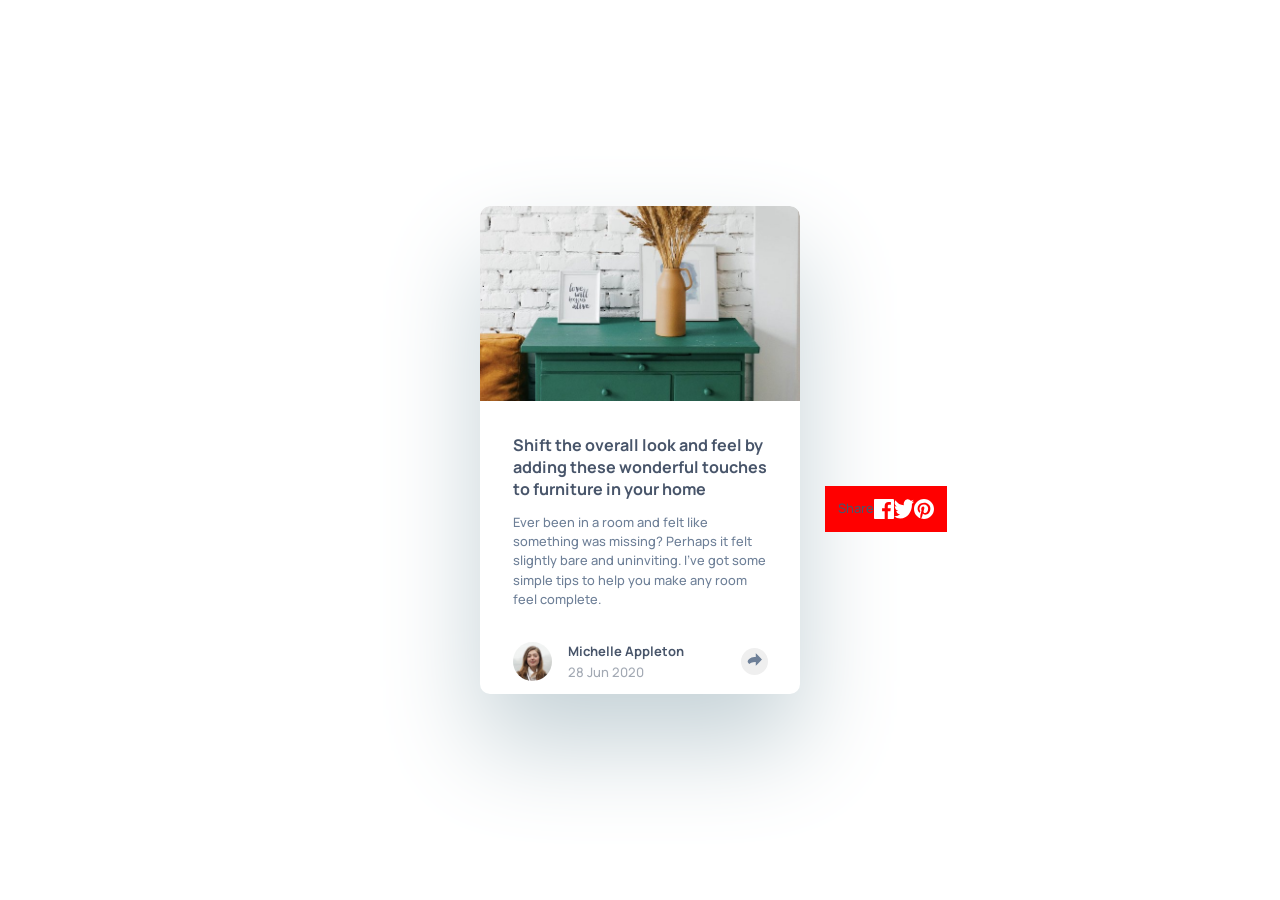
==== article-preview-component/index.html @ 3b71b698 "first push" ====
<!doctype html>
<html lang="en">
  <head>
    <meta charset="UTF-8" />
    <meta name="viewport" content="width=device-width, initial-scale=1.0" />

    <link
      rel="icon"
      type="image/png"
      sizes="32x32"
      href="./images/favicon-32x32.png"
    />
    <link rel="stylesheet" href="style.css" />
    <script defer src="main.js"></script>

    <title>Frontend Mentor | Article preview component</title>
  </head>
  <body>
    <main>
      <img class="main-img" src="images/drawers.jpg" alt="Drawers image" />
      <section>
        <div class="text">
          <h1>
            Shift the overall look and feel by adding these wonderful touches to
            furniture in your home
          </h1>
          <p>
            Ever been in a room and felt like something was missing? Perhaps it
            felt slightly bare and uninviting. I’ve got some simple tips to help
            you make any room feel complete.
          </p>
        </div>
        <div id="aside" class="inactive-aside">
          <img
            id="avatar"
            src="images/avatar-michelle.jpg"
            alt="Michelle Appleton avatar"
            style="display: block"
          />
          <span id="span" style="display: none">Share</span>
          <div id="article-info" style="display: flex">
            <strong>Michelle Appleton</strong>
            <sub>28 Jun 2020</sub>
          </div>
          <div id="share-icons" style="display: none">
            <img src="images/icon-facebook.svg" alt="Share with Facebook" />
            <img src="images/icon-twitter.svg" alt="Share with Twitter" />
            <img src="images/icon-pinterest.svg" alt="Share with Pinterest" />
          </div>
          <button id="share-button" alt="Share">
            <img id="button-img" src="images/icon-share.svg" alt="Share icon" />
          </button>
        </div>
      </section>
      <footer>
        <span id="span">Share</span>
        <div id="share-icons" style="display: flex">
          <img src="images/icon-facebook.svg" alt="Share with Facebook" />
          <img src="images/icon-twitter.svg" alt="Share with Twitter" />
          <img src="images/icon-pinterest.svg" alt="Share with Pinterest" />
        </div>
      </footer>
    </main>
  </body>
</html>
---- article-preview-component/style.css ----
@import url("https://fonts.googleapis.com/css2?family=Manrope:wght@200..800&display=swap");

*,
::before,
::after {
  box-sizing: border-box;
}

:root {
  --very-dark-grayish-blue: hsl(217, 19%, 35%);
  --desaturated-dark-blue: hsl(214, 17%, 51%);
  --grayish-blue: hsl(212, 23%, 69%);
  --light-grayish-blue: hsl(210, 46%, 95%);
}

body {
  margin: 0;
  display: flex;
  justify-content: center;
  align-items: center;
  font-family: "Manrope", sans-serif, system-ui;
  width: 100vw;
  min-height: 100vh;
  font-size: 0.8125rem;
  color: var(--very-dark-grayish-blue);
  font-weight: 500;
}

main {
  width: 85%;
  max-width: 320px;
  height: 100%;
  overflow: hidden;
  display: flex;
  flex-direction: column;
  box-shadow: 0px 50px 100px #c5d2d7;
  gap: 1.5em;
  padding: 2.5em 2.5em 2em 2.5em;
  border-radius: 10px;
}

.main-img {
  margin: -2.5em -2.5em 0 -2.5em;
  width: calc(100% + 5em);
  object-fit: cover;
  object-position: 0 -1em;
  height: 15em;
  border-radius: 10px 10px 0 0;
}

section {
  display: flex;
  flex-direction: column;
  gap: 1.5em;
}

h1 {
  font-size: 1.24em;
  margin: 0;
}

.text {
  display: flex;
  flex-direction: column;
  gap: 1em;
  margin-top: 1em;
}

p {
  margin: 0;
  color: var(--desaturated-dark-blue);
  line-height: 150%;
  font-size: 0.99em;
}

.inactive-aside {
  display: flex;
  flex-direction: row;
  gap: 1.25em;
  justify-content: flex-start;
  align-items: center;
  width: calc(100% + 5em);
  height: calc(100% + 2.5em);
  margin: 0 -2.5em -2.5em -2.5em;
  padding: 1em 2.5em 1.5em 2.5em;

  img {
    border-radius: 100%;
    width: 3em;
  }

  div {
    display: flex;
    flex-direction: column;
    gap: 0.25em;
  }

  button {
    border-radius: 100%;
    border: none;
    margin-left: auto;
    width: 2em;
    height: 2em;
    cursor: pointer;

    img {
      width: 100%;
      margin: 0;
    }
  }

  strong {
    font-weight: 700;
    opacity: 100%;
  }

  sub {
    font-size: 1em;
    opacity: 50%;
  }
}

.active-aside {
  display: flex;
  flex-direction: row;
  justify-content: flex-start;
  align-items: center;
  background-color: var(--very-dark-grayish-blue);
  gap: 1.25em;
  margin: 0 -2.5em -2.5em -2.5em;
  padding: 1em 2.5em 1.5em 2.5em;
  width: calc(100% + 5em);
  height: calc(100% + 4.5em);

  span {
    text-transform: uppercase;
    color: var(--grayish-blue);
    letter-spacing: 0.5em;
    font-size: 0.8em;
  }

  div {
    display: flex;
    flex-direction: row;
    gap: 1em;

    img {
      height: 1.25em;
    }
  }

  button {
    border-radius: 100%;
    border: none;
    margin-left: auto;
    width: 2em;
    height: 2em;
    background-color: var(--desaturated-dark-blue);
    cursor: pointer;

    img {
      width: 100%;
      margin: 0;
    }
  }
}

footer {
  position: fixed;
  top: 54%;
  right: 26%;
  background-color: red;
  display: flex;
  flex-direction: row;
  z-index: 5;
  padding: 1em;
}

@media screen and (min-width: 1440px) {
  main {
    width: 50%;
    max-width: 5000px;
    display: grid;
    grid-template-columns: 40% 60%;
    padding: 2em 3em 2em 0;
    gap: 0;
    max-width: 56em;
  }

  section {
    padding-left: 3em;
    justify-content: space-between;
  }

  .main-img {
    margin: -2em -2.5em 0 0;
    height: calc(100% + 4em);
    width: 100%;
    object-fit: cover;
    object-position: left;
    border-radius: 10px 0 0 10px;
  }

  .text {
    width: 100%;
    margin: 0;
  }

  .inactive-aside {
    height: auto;
    margin: 0;
    padding: 0;
    width: 100%;

    button {
      width: 2.5em;
      height: 2.5em;

      img {
        width: 100%;
        padding: 0.1em 0.15em;
        margin: 0;
      }
    }
  }

  h1 {
    font-size: 1.6em;
    margin: 0;
  }

  p {
    font-size: 1em;
  }
}
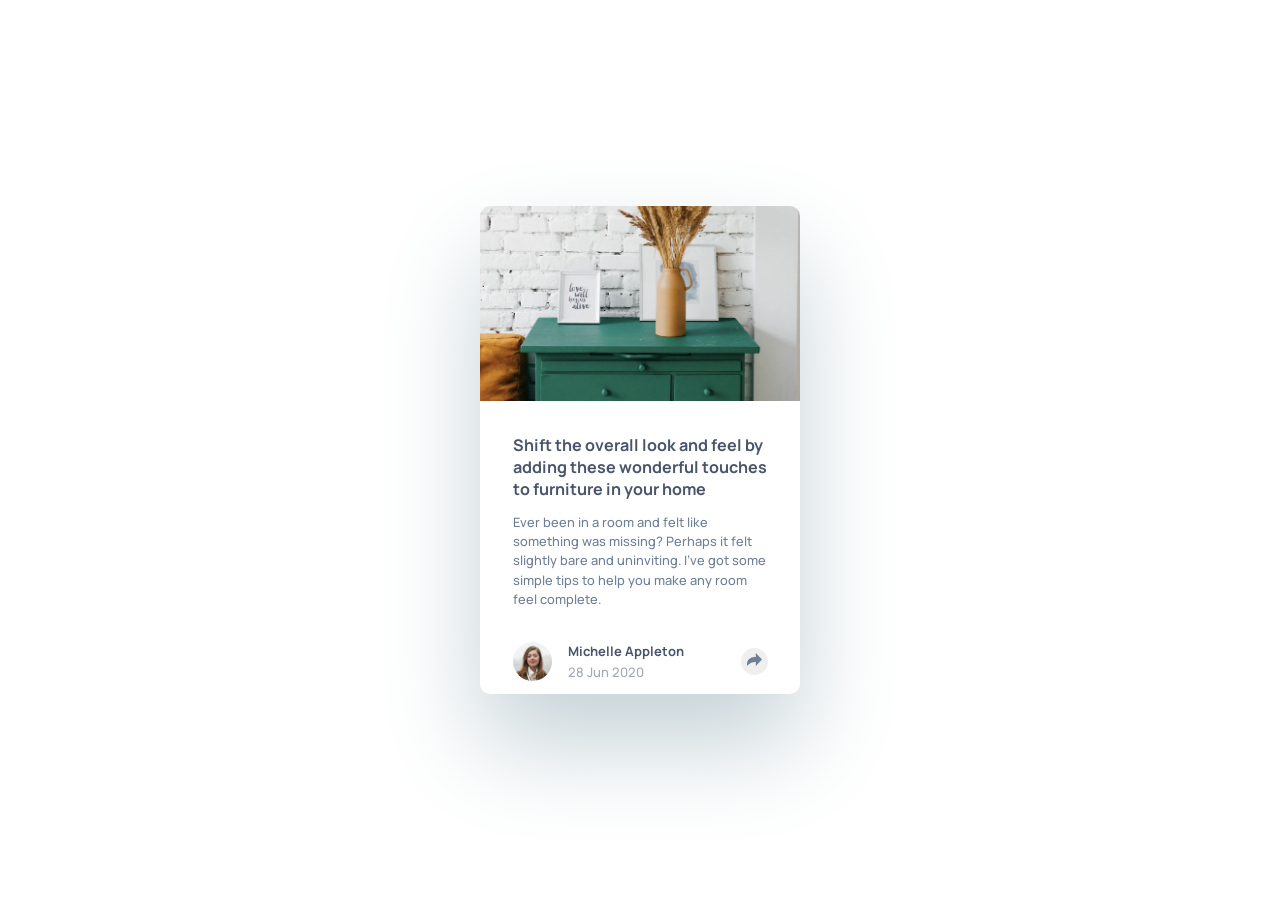
==== commit eb5d39ad: "refactor share functionality and improve layout for article preview component" ====
--- a/article-preview-component/index.html
+++ b/article-preview-component/index.html
@@ -33,33 +33,43 @@
         <div id="aside" class="inactive-aside">
           <img
             id="avatar"
+            class="avatar-img"
             src="images/avatar-michelle.jpg"
             alt="Michelle Appleton avatar"
             style="display: block"
           />
           <span id="span" style="display: none">Share</span>
-          <div id="article-info" style="display: flex">
+          <div class="article-info" id="article-info" style="display: flex">
             <strong>Michelle Appleton</strong>
             <sub>28 Jun 2020</sub>
           </div>
-          <div id="share-icons" style="display: none">
+          <div class="share-icons" id="share-icons" style="display: none">
             <img src="images/icon-facebook.svg" alt="Share with Facebook" />
             <img src="images/icon-twitter.svg" alt="Share with Twitter" />
             <img src="images/icon-pinterest.svg" alt="Share with Pinterest" />
           </div>
-          <button id="share-button" alt="Share">
-            <img id="button-img" src="images/icon-share.svg" alt="Share icon" />
-          </button>
+          <div id="share-box" class="share inactive">
+            <dialog id="dialog" style="display: none">
+              <span>Share</span>
+              <div>
+                <img src="images/icon-facebook.svg" alt="Share with Facebook" />
+                <img src="images/icon-twitter.svg" alt="Share with Twitter" />
+                <img
+                  src="images/icon-pinterest.svg"
+                  alt="Share with Pinterest"
+                />
+              </div>
+            </dialog>
+            <button id="share-button" alt="Share">
+              <img
+                id="button-img"
+                src="images/icon-share.svg"
+                alt="Share icon"
+              />
+            </button>
+          </div>
         </div>
       </section>
-      <footer>
-        <span id="span">Share</span>
-        <div id="share-icons" style="display: flex">
-          <img src="images/icon-facebook.svg" alt="Share with Facebook" />
-          <img src="images/icon-twitter.svg" alt="Share with Twitter" />
-          <img src="images/icon-pinterest.svg" alt="Share with Pinterest" />
-        </div>
-      </footer>
     </main>
   </body>
 </html>
--- a/article-preview-component/style.css
+++ b/article-preview-component/style.css
@@ -30,7 +30,6 @@
   width: 85%;
   max-width: 320px;
   height: 100%;
-  overflow: hidden;
   display: flex;
   flex-direction: column;
   box-shadow: 0px 50px 100px #c5d2d7;
@@ -84,12 +83,13 @@
   margin: 0 -2.5em -2.5em -2.5em;
   padding: 1em 2.5em 1.5em 2.5em;
 
-  img {
+  .avatar-img {
     border-radius: 100%;
     width: 3em;
   }
 
-  div {
+  .article-info,
+  .share-icons {
     display: flex;
     flex-direction: column;
     gap: 0.25em;
@@ -128,9 +128,10 @@
   background-color: var(--very-dark-grayish-blue);
   gap: 1.25em;
   margin: 0 -2.5em -2.5em -2.5em;
-  padding: 1em 2.5em 1.5em 2.5em;
+  padding: 1.5em 2.5em 1.5em 2.5em;
   width: calc(100% + 5em);
   height: calc(100% + 4.5em);
+  border-radius: 0 0 10px 10px;
 
   span {
     text-transform: uppercase;
@@ -152,7 +153,6 @@
   button {
     border-radius: 100%;
     border: none;
-    margin-left: auto;
     width: 2em;
     height: 2em;
     background-color: var(--desaturated-dark-blue);
@@ -165,15 +165,72 @@
   }
 }
 
-footer {
-  position: fixed;
-  top: 54%;
-  right: 26%;
-  background-color: red;
+.share {
+  position: relative;
+  margin-left: auto;
+}
+
+.active {
+  button {
+    border-radius: 100%;
+    border: none;
+    width: 2em;
+    height: 2em;
+    background-color: var(--desaturated-dark-blue);
+    cursor: pointer;
+
+    img {
+      width: 100%;
+      margin: 0;
+    }
+  }
+}
+
+dialog {
+  position: absolute;
+  background-color: var(--very-dark-grayish-blue);
   display: flex;
   flex-direction: row;
+  margin-left: auto;
+  align-items: center;
+  gap: 0.75em;
   z-index: 5;
-  padding: 1em;
+  padding: 1.25em 2em;
+  border: none;
+  border-radius: 10px;
+  bottom: 4.5em;
+  left: 50%;
+  transform: translate(-50%);
+
+  span {
+    text-transform: uppercase;
+    color: var(--grayish-blue);
+    letter-spacing: 0.5em;
+    font-size: 0.65em;
+  }
+
+  div {
+    display: flex;
+    flex-direction: row;
+    gap: 1em;
+    align-items: center;
+
+    img {
+      width: 1.5em;
+      margin: 0;
+    }
+  }
+}
+
+dialog::after {
+  position: absolute;
+  content: "";
+  border-left: 10px solid transparent;
+  border-right: 10px solid transparent;
+  border-top: 10px solid var(--very-dark-grayish-blue);
+  left: 50%;
+  transform: translate(-50%);
+  top: 3.95em;
 }
 
 @media screen and (min-width: 1440px) {
